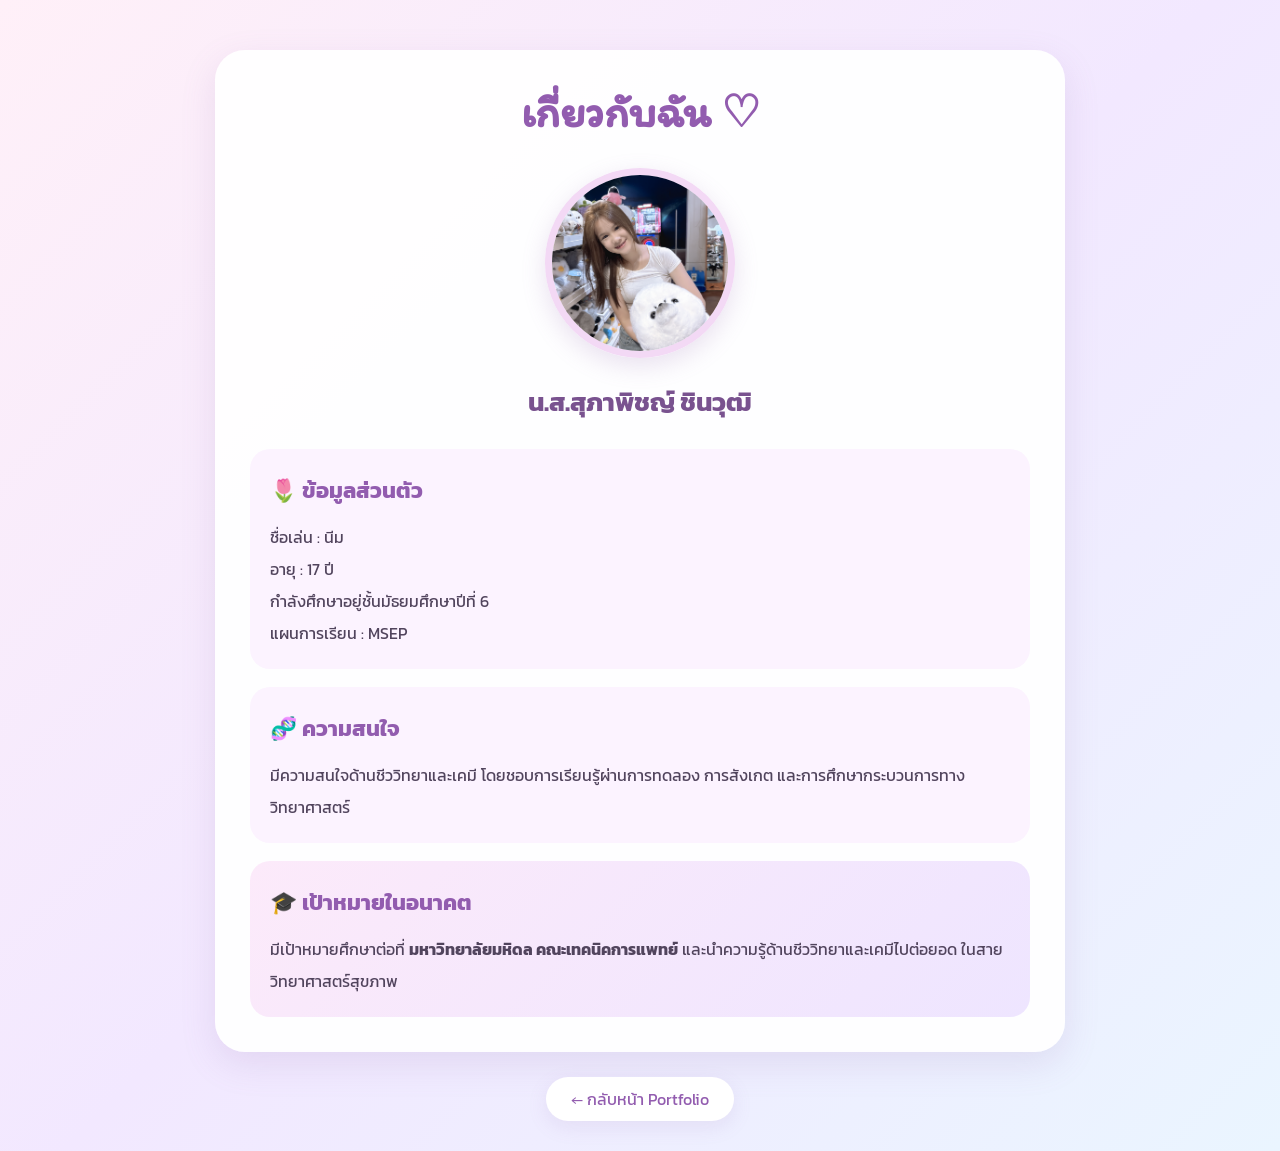
==== about.html @ dec0da90 "about.html" ====
<!DOCTYPE html>
<html lang="th">
<head>
    <meta charset="UTF-8">
    <meta name="viewport" content="width=device-width, initial-scale=1.0">

    <title>เกี่ยวกับฉัน | Supapit Chinnawut</title>

    <link href="https://fonts.googleapis.com/css2?family=Itim&family=Kanit:wght@300;400;500;600&display=swap" rel="stylesheet">

    <style>
        * {
            box-sizing: border-box;
            margin: 0;
            padding: 0;
        }

        body {
            font-family: 'Kanit', sans-serif;
            min-height: 100vh;
            background: linear-gradient(135deg, #fff0f8, #f2e8ff, #eaf5ff);
            color: #51445d;
            padding: 30px 20px;
        }

        .container {
            max-width: 850px;
            margin: auto;
        }

        .card {
            background: rgba(255,255,255,0.94);
            border-radius: 30px;
            padding: 35px;
            box-shadow: 0 12px 35px rgba(150,110,175,0.16);
            margin-top: 20px;
        }

        h1 {
            font-family: 'Itim', cursive;
            text-align: center;
            font-size: 44px;
            color: #925caf;
            margin-bottom: 30px;
        }

        .profile {
            text-align: center;
        }

        .profile img {
            width: 190px;
            height: 190px;
            object-fit: cover;
            border-radius: 50%;
            border: 7px solid #f3d9f5;
            box-shadow: 0 8px 25px rgba(150,110,175,0.2);
        }

        .name {
            font-size: 26px;
            color: #79528f;
            margin-top: 18px;
        }

        .info {
            text-align: left;
            margin-top: 28px;
            line-height: 2;
        }

        .info-box {
            background: #fcf3ff;
            border-radius: 20px;
            padding: 20px;
            margin-top: 18px;
        }

        .info-box h2 {
            color: #925caf;
            font-size: 22px;
            margin-bottom: 8px;
        }

        .goal {
            background: linear-gradient(135deg, #fceafa, #eee5ff);
        }

        .back {
            display: block;
            width: fit-content;
            margin: 25px auto 0;
            padding: 10px 25px;
            background: white;
            color: #925caf;
            text-decoration: none;
            border-radius: 25px;
            box-shadow: 0 6px 20px rgba(150,110,175,0.12);
        }

        @media (max-width: 600px) {
            .card {
                padding: 25px 20px;
            }

            h1 {
                font-size: 38px;
            }
        }
    </style>
</head>

<body>

<div class="container">

    <div class="card">

        <h1>เกี่ยวกับฉัน ♡</h1>

        <div class="profile">
            <img src="IMG_7382.jpeg" alt="รูปของสุภาพิชญ์ ชินวุฒิ">

            <h2 class="name">น.ส.สุภาพิชญ์ ชินวุฒิ</h2>
        </div>

        <div class="info">

            <div class="info-box">
                <h2>🌷 ข้อมูลส่วนตัว</h2>
                <p>
                    ชื่อเล่น : นีม<br>
                    อายุ : 17 ปี<br>
                    กำลังศึกษาอยู่ชั้นมัธยมศึกษาปีที่ 6<br>
                    แผนการเรียน : MSEP
                </p>
            </div>

            <div class="info-box">
                <h2>🧬 ความสนใจ</h2>
                <p>
                    มีความสนใจด้านชีววิทยาและเคมี
                    โดยชอบการเรียนรู้ผ่านการทดลอง
                    การสังเกต และการศึกษากระบวนการทางวิทยาศาสตร์
                </p>
            </div>

            <div class="info-box goal">
                <h2>🎓 เป้าหมายในอนาคต</h2>
                <p>
                    มีเป้าหมายศึกษาต่อที่
                    <strong>มหาวิทยาลัยมหิดล คณะเทคนิคการแพทย์</strong>
                    และนำความรู้ด้านชีววิทยาและเคมีไปต่อยอด
                    ในสายวิทยาศาสตร์สุขภาพ
                </p>
            </div>

        </div>

    </div>

    <a href="portfolio.html" class="back">← กลับหน้า Portfolio</a>

</div>

</body>
</html>
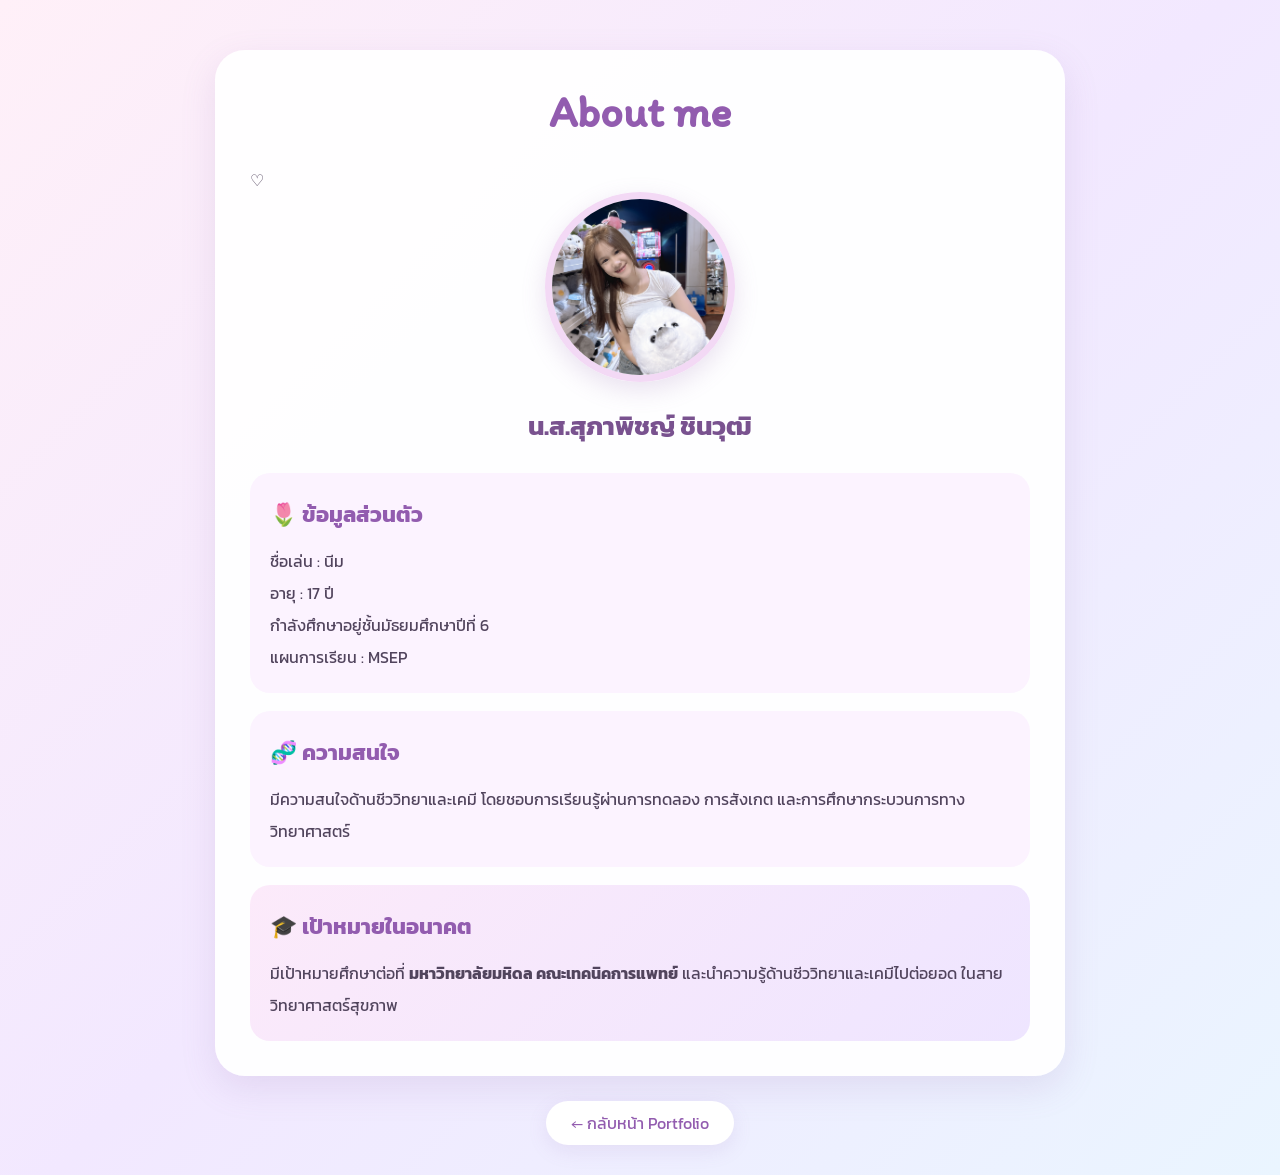
==== commit f525dd02: "about.html" ====
--- a/about.html
+++ b/about.html
@@ -116,7 +116,7 @@
 
     <div class="card">
 
-        <h1>เกี่ยวกับฉัน ♡</h1>
+        <h1> About me</h1> ♡</h1>
 
         <div class="profile">
             <img src="IMG_7382.jpeg" alt="รูปของสุภาพิชญ์ ชินวุฒิ">
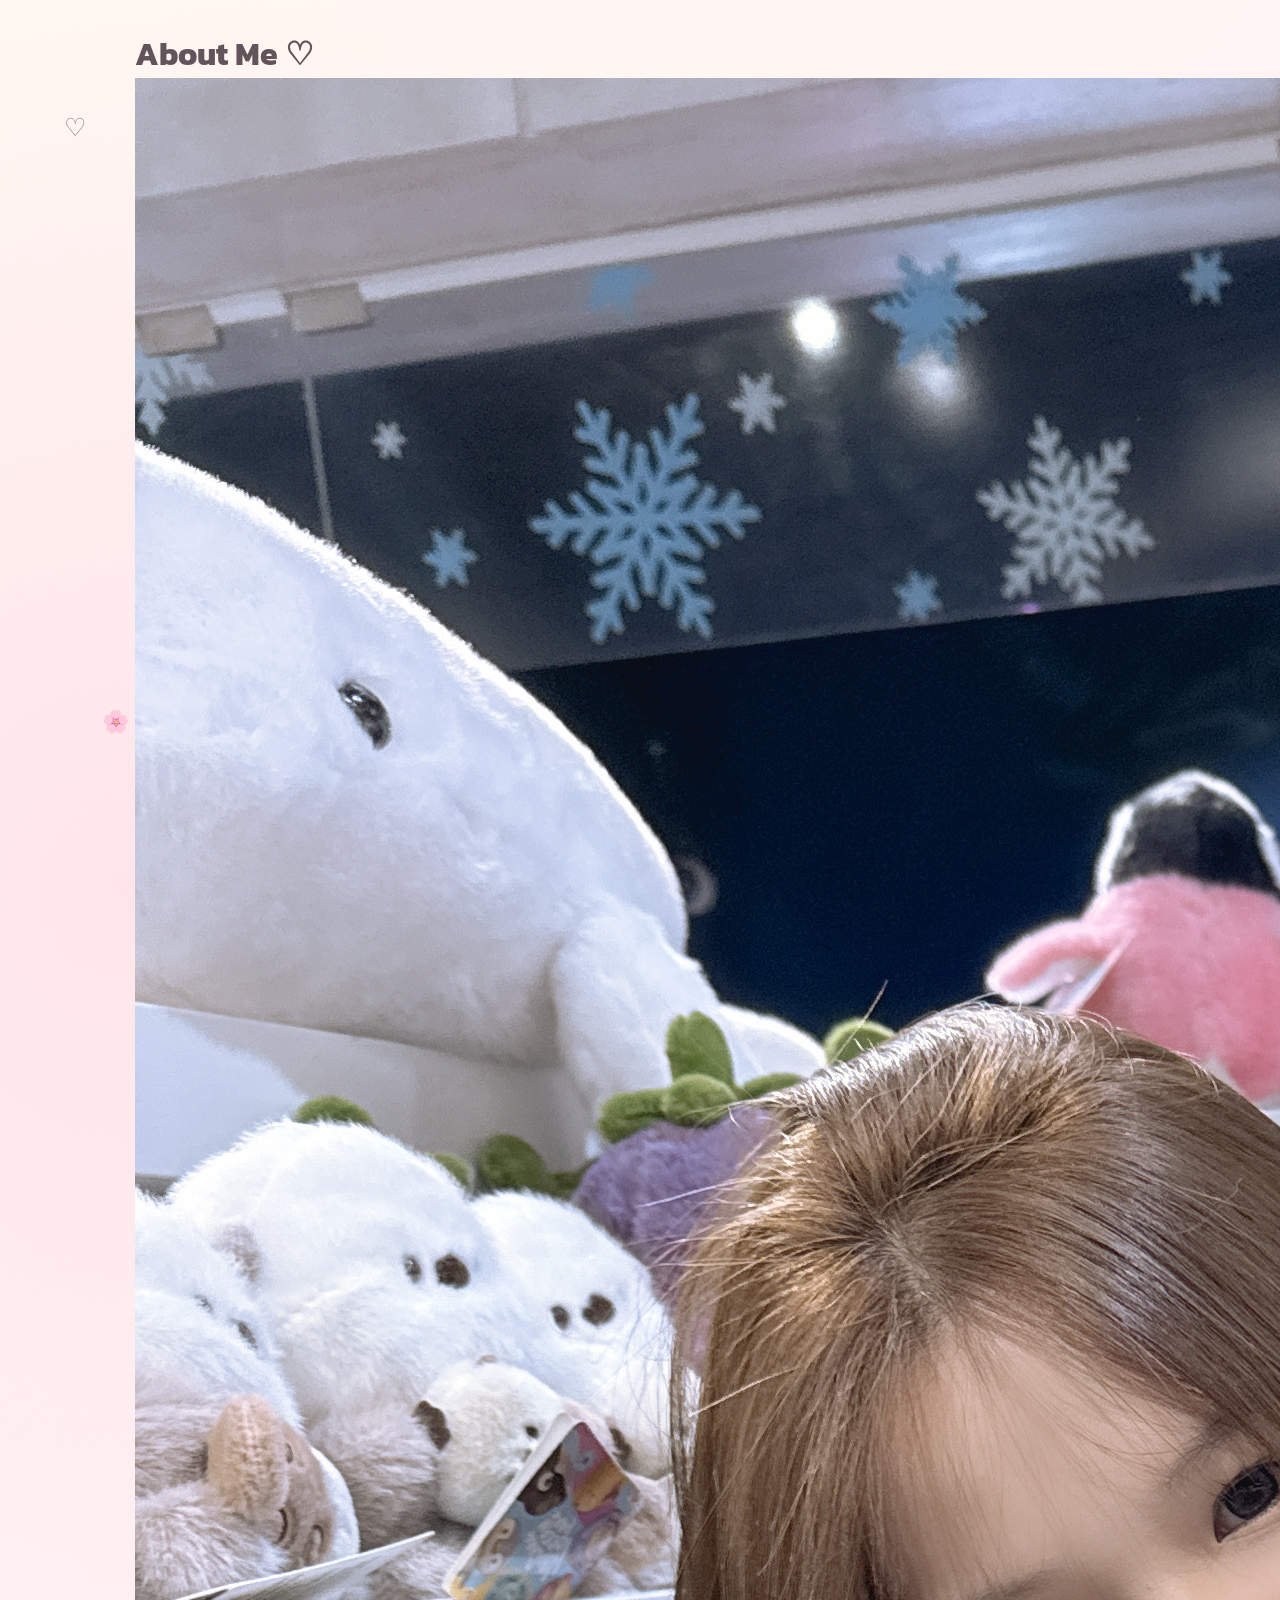
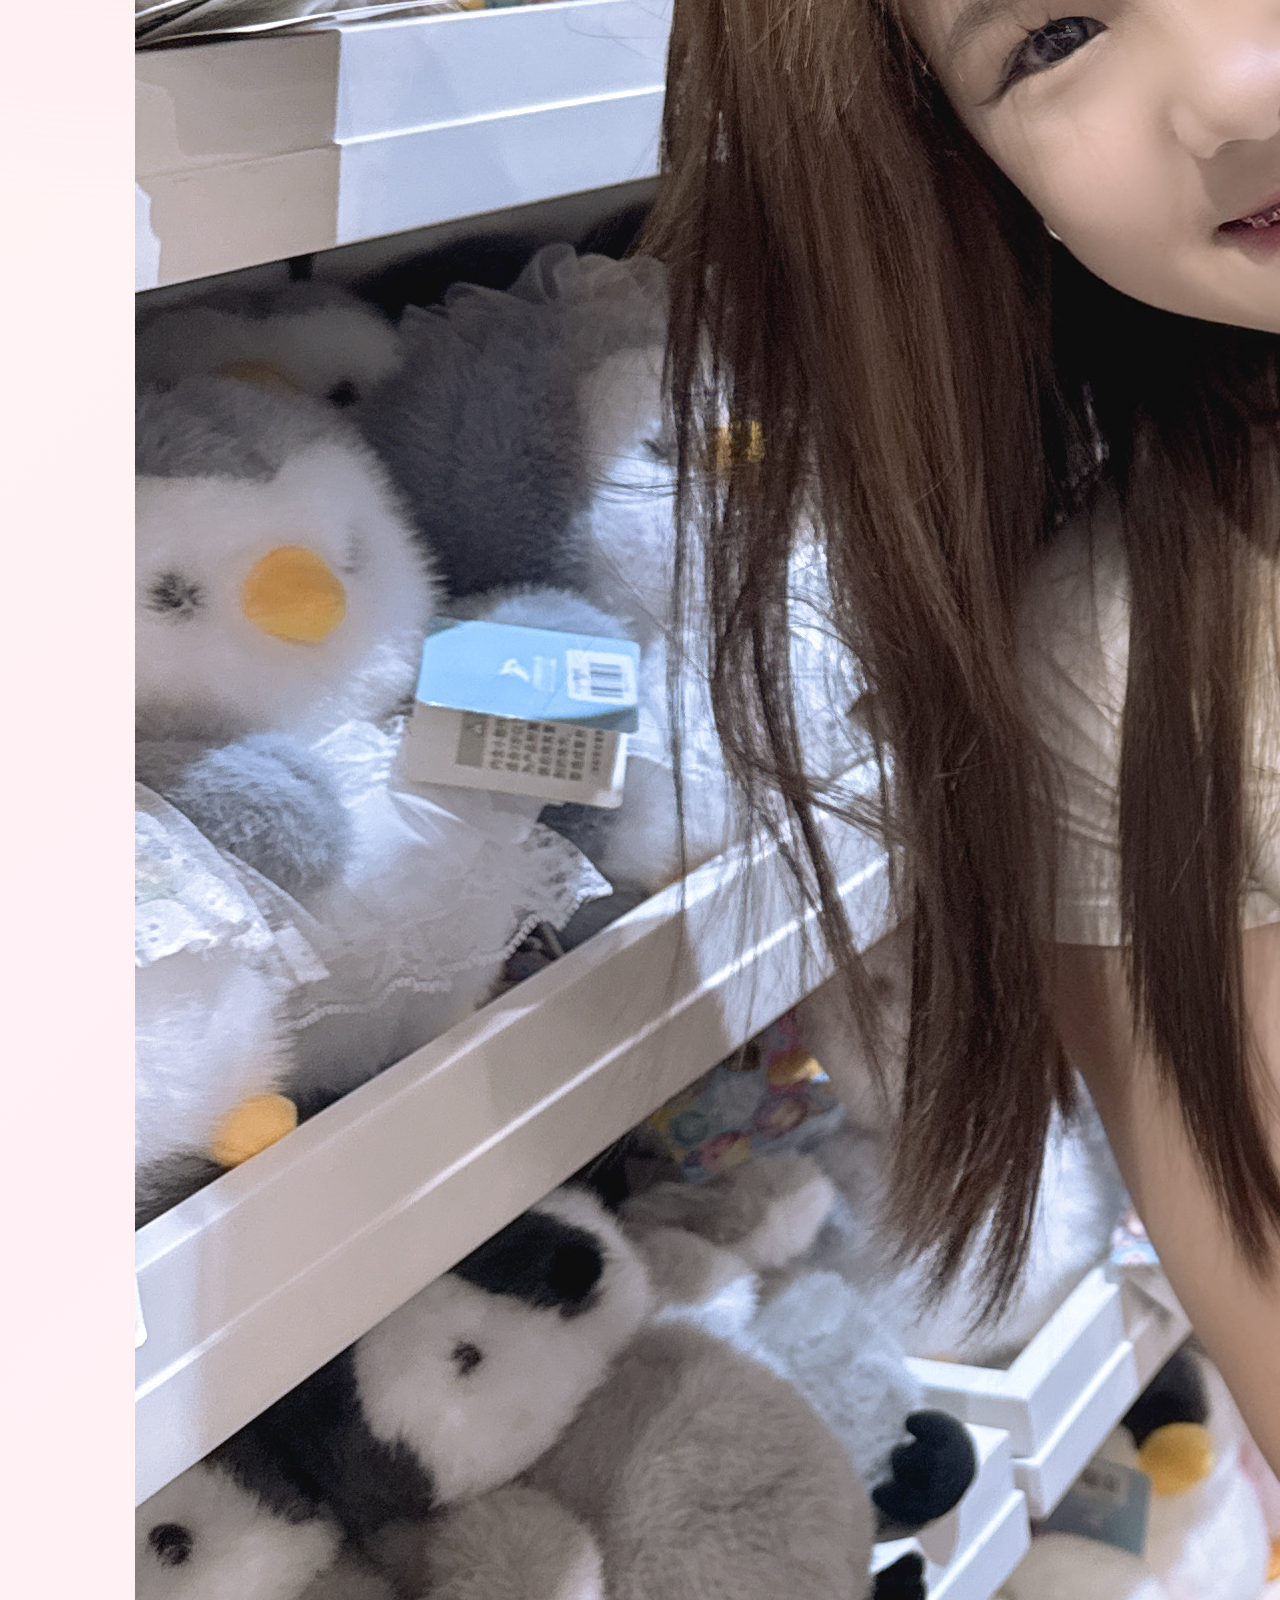
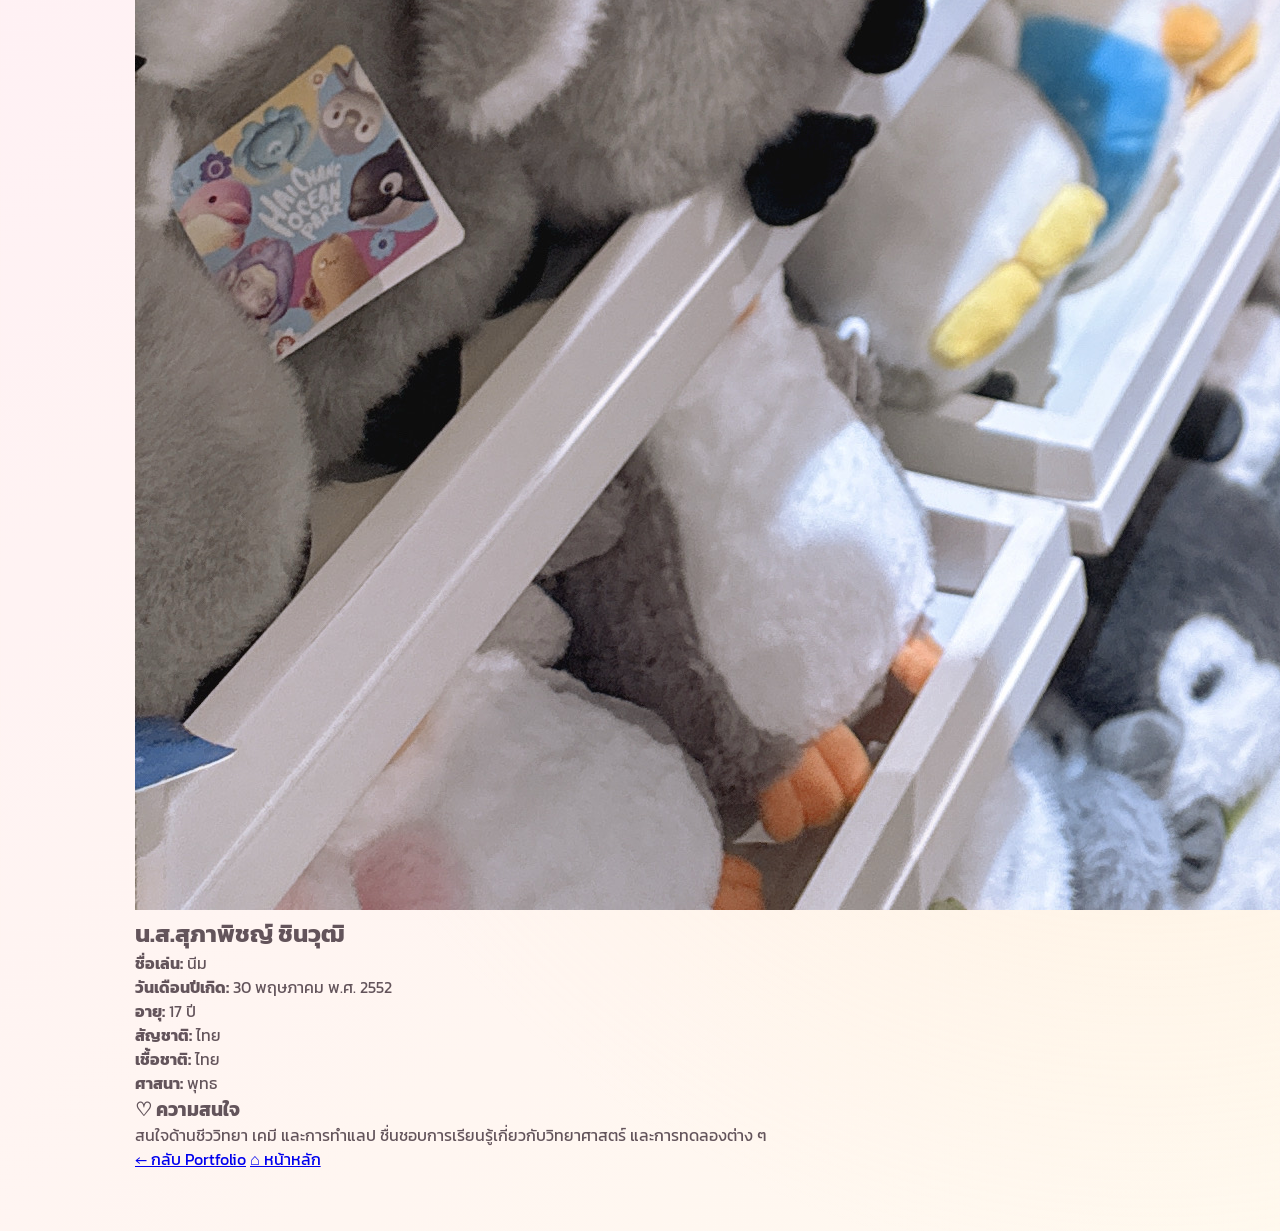
==== commit 631556da: "about.html" ====
--- a/about.html
+++ b/about.html
@@ -1,167 +1,55 @@
 <!DOCTYPE html>
 <html lang="th">
 <head>
-    <meta charset="UTF-8">
-    <meta name="viewport" content="width=device-width, initial-scale=1.0">
-
-    <title>เกี่ยวกับฉัน | Supapit Chinnawut</title>
-
-    <link href="https://fonts.googleapis.com/css2?family=Itim&family=Kanit:wght@300;400;500;600&display=swap" rel="stylesheet">
-
-    <style>
-        * {
-            box-sizing: border-box;
-            margin: 0;
-            padding: 0;
-        }
-
-        body {
-            font-family: 'Kanit', sans-serif;
-            min-height: 100vh;
-            background: linear-gradient(135deg, #fff0f8, #f2e8ff, #eaf5ff);
-            color: #51445d;
-            padding: 30px 20px;
-        }
-
-        .container {
-            max-width: 850px;
-            margin: auto;
-        }
-
-        .card {
-            background: rgba(255,255,255,0.94);
-            border-radius: 30px;
-            padding: 35px;
-            box-shadow: 0 12px 35px rgba(150,110,175,0.16);
-            margin-top: 20px;
-        }
-
-        h1 {
-            font-family: 'Itim', cursive;
-            text-align: center;
-            font-size: 44px;
-            color: #925caf;
-            margin-bottom: 30px;
-        }
-
-        .profile {
-            text-align: center;
-        }
-
-        .profile img {
-            width: 190px;
-            height: 190px;
-            object-fit: cover;
-            border-radius: 50%;
-            border: 7px solid #f3d9f5;
-            box-shadow: 0 8px 25px rgba(150,110,175,0.2);
-        }
-
-        .name {
-            font-size: 26px;
-            color: #79528f;
-            margin-top: 18px;
-        }
-
-        .info {
-            text-align: left;
-            margin-top: 28px;
-            line-height: 2;
-        }
-
-        .info-box {
-            background: #fcf3ff;
-            border-radius: 20px;
-            padding: 20px;
-            margin-top: 18px;
-        }
-
-        .info-box h2 {
-            color: #925caf;
-            font-size: 22px;
-            margin-bottom: 8px;
-        }
-
-        .goal {
-            background: linear-gradient(135deg, #fceafa, #eee5ff);
-        }
-
-        .back {
-            display: block;
-            width: fit-content;
-            margin: 25px auto 0;
-            padding: 10px 25px;
-            background: white;
-            color: #925caf;
-            text-decoration: none;
-            border-radius: 25px;
-            box-shadow: 0 6px 20px rgba(150,110,175,0.12);
-        }
-
-        @media (max-width: 600px) {
-            .card {
-                padding: 25px 20px;
-            }
-
-            h1 {
-                font-size: 38px;
-            }
-        }
-    </style>
+  <meta charset="UTF-8">
+  <meta name="viewport" content="width=device-width, initial-scale=1.0">
+  <title>About Me ♡</title>
+  <link rel="stylesheet" href="style.css">
 </head>
 
 <body>
 
-<div class="container">
+  <div class="decor one">♡</div>
+  <div class="decor two">✦</div>
+  <div class="decor three">🌸</div>
+  <div class="decor four">🎀</div>
 
-    <div class="card">
+  <div class="container">
 
-        <h1> About me</h1> ♡</h1>
+    <h1>About Me ♡</h1>
 
-        <div class="profile">
-            <img src="IMG_7382.jpeg" alt="รูปของสุภาพิชญ์ ชินวุฒิ">
+    <div class="profile-card">
 
-            <h2 class="name">น.ส.สุภาพิชญ์ ชินวุฒิ</h2>
-        </div>
+      <img src="IMG_7382.jpeg" class="profile-img">
 
-        <div class="info">
+      <h2>น.ส.สุภาพิชญ์ ชินวุฒิ</h2>
 
-            <div class="info-box">
-                <h2>🌷 ข้อมูลส่วนตัว</h2>
-                <p>
-                    ชื่อเล่น : นีม<br>
-                    อายุ : 17 ปี<br>
-                    กำลังศึกษาอยู่ชั้นมัธยมศึกษาปีที่ 6<br>
-                    แผนการเรียน : MSEP
-                </p>
-            </div>
+      <div class="info">
+        <p><b>ชื่อเล่น:</b> นีม</p>
+        <p><b>วันเดือนปีเกิด:</b> 30 พฤษภาคม พ.ศ. 2552</p>
+        <p><b>อายุ:</b> 17 ปี</p>
+        <p><b>สัญชาติ:</b> ไทย</p>
+        <p><b>เชื้อชาติ:</b> ไทย</p>
+        <p><b>ศาสนา:</b> พุทธ</p>
+      </div>
 
-            <div class="info-box">
-                <h2>🧬 ความสนใจ</h2>
-                <p>
-                    มีความสนใจด้านชีววิทยาและเคมี
-                    โดยชอบการเรียนรู้ผ่านการทดลอง
-                    การสังเกต และการศึกษากระบวนการทางวิทยาศาสตร์
-                </p>
-            </div>
-
-            <div class="info-box goal">
-                <h2>🎓 เป้าหมายในอนาคต</h2>
-                <p>
-                    มีเป้าหมายศึกษาต่อที่
-                    <strong>มหาวิทยาลัยมหิดล คณะเทคนิคการแพทย์</strong>
-                    และนำความรู้ด้านชีววิทยาและเคมีไปต่อยอด
-                    ในสายวิทยาศาสตร์สุขภาพ
-                </p>
-            </div>
-
-        </div>
+      <div class="interest">
+        <h3>♡ ความสนใจ</h3>
+        <p>
+          สนใจด้านชีววิทยา เคมี และการทำแลป
+          ชื่นชอบการเรียนรู้เกี่ยวกับวิทยาศาสตร์
+          และการทดลองต่าง ๆ
+        </p>
+      </div>
 
     </div>
 
-    <a href="portfolio.html" class="back">← กลับหน้า Portfolio</a>
+    <div class="button-group">
+      <a href="portfolio.html" class="btn">← กลับ Portfolio</a>
+      <a href="index.html" class="btn">⌂ หน้าหลัก</a>
+    </div>
 
-</div>
+  </div>
 
 </body>
 </html>
--- a/style.css
+++ b/style.css
@@ -0,0 +1,171 @@
+@import url('https://fonts.googleapis.com/css2?family=Itim&family=Kanit:wght@300;400;500;600&display=swap');
+
+* {
+    box-sizing: border-box;
+    margin: 0;
+    padding: 0;
+}
+
+html {
+    scroll-behavior: smooth;
+}
+
+body {
+    font-family: 'Kanit', sans-serif;
+    min-height: 100vh;
+    color: #63545b;
+    background:
+        radial-gradient(circle at 10% 20%, rgba(255, 210, 225, 0.45), transparent 25%),
+        radial-gradient(circle at 90% 80%, rgba(255, 230, 190, 0.4), transparent 25%),
+        linear-gradient(135deg, #fff8f2, #fff0f5, #fff9ef);
+    overflow-x: hidden;
+}
+
+/* ---------- Floating Decorations ---------- */
+
+.decor {
+    position: fixed;
+    z-index: 0;
+    pointer-events: none;
+    user-select: none;
+    opacity: 0.7;
+}
+
+.decor.one {
+    top: 12%;
+    left: 5%;
+    font-size: 25px;
+    animation: float 4s ease-in-out infinite;
+}
+
+.decor.two {
+    top: 25%;
+    right: 6%;
+    font-size: 30px;
+    animation: float 5s ease-in-out infinite reverse;
+}
+
+.decor.three {
+    bottom: 18%;
+    left: 8%;
+    font-size: 22px;
+    animation: float 4.5s ease-in-out infinite;
+}
+
+.decor.four {
+    bottom: 10%;
+    right: 10%;
+    font-size: 28px;
+    animation: float 5.5s ease-in-out infinite reverse;
+}
+
+@keyframes float {
+    0%, 100% {
+        transform: translateY(0) rotate(0deg);
+    }
+
+    50% {
+        transform: translateY(-18px) rotate(8deg);
+    }
+}
+
+/* ---------- Main Container ---------- */
+
+.container {
+    width: 100%;
+    max-width: 1050px;
+    margin: auto;
+    padding: 30px 20px 60px;
+    position: relative;
+    z-index: 1;
+}
+
+/* ---------- Header ---------- */
+
+.page-header {
+    text-align: center;
+    margin: 25px 0 40px;
+}
+
+.page-header h1 {
+    font-family: 'Itim', cursive;
+    font-size: 50px;
+    color: #d47f9e;
+    text-shadow: 2px 3px 0 #fff;
+}
+
+.page-header p {
+    margin-top: 8px;
+    color: #8f7b82;
+}
+
+/* ---------- Cards ---------- */
+
+.card {
+    background: rgba(255, 255, 255, 0.9);
+    border: 2px solid rgba(255, 218, 226, 0.8);
+    border-radius: 30px;
+    box-shadow: 0 15px 40px rgba(186, 130, 145, 0.14);
+    padding: 30px;
+    backdrop-filter: blur(8px);
+}
+
+.card:hover {
+    box-shadow: 0 18px 45px rgba(186, 130, 145, 0.2);
+}
+
+/* ---------- Buttons ---------- */
+
+.back-button,
+.home-button {
+    display: inline-block;
+    text-decoration: none;
+    color: #fff;
+    background: linear-gradient(135deg, #e69ab4, #d582a2);
+    padding: 11px 25px;
+    border-radius: 30px;
+    margin-top: 30px;
+    box-shadow: 0 7px 18px rgba(213, 130, 162, 0.25);
+    transition: 0.25s;
+}
+
+.back-button:hover,
+.home-button:hover {
+    transform: translateY(-4px) scale(1.02);
+    box-shadow: 0 11px 25px rgba(213, 130, 162, 0.35);
+}
+
+/* ---------- Section Title ---------- */
+
+.section-title {
+    font-family: 'Itim', cursive;
+    color: #cf7898;
+    font-size: 32px;
+    margin-bottom: 20px;
+}
+
+/* ---------- Image ---------- */
+
+.portfolio-img {
+    width: 100%;
+    border-radius: 22px;
+    object-fit: cover;
+    border: 5px solid #fff4f0;
+}
+
+/* ---------- Mobile ---------- */
+
+@media (max-width: 700px) {
+
+    .container {
+        padding: 20px 15px 50px;
+    }
+
+    .page-header h1 {
+        font-size: 40px;
+    }
+
+    .card {
+        padding: 22px;
+    }
+}
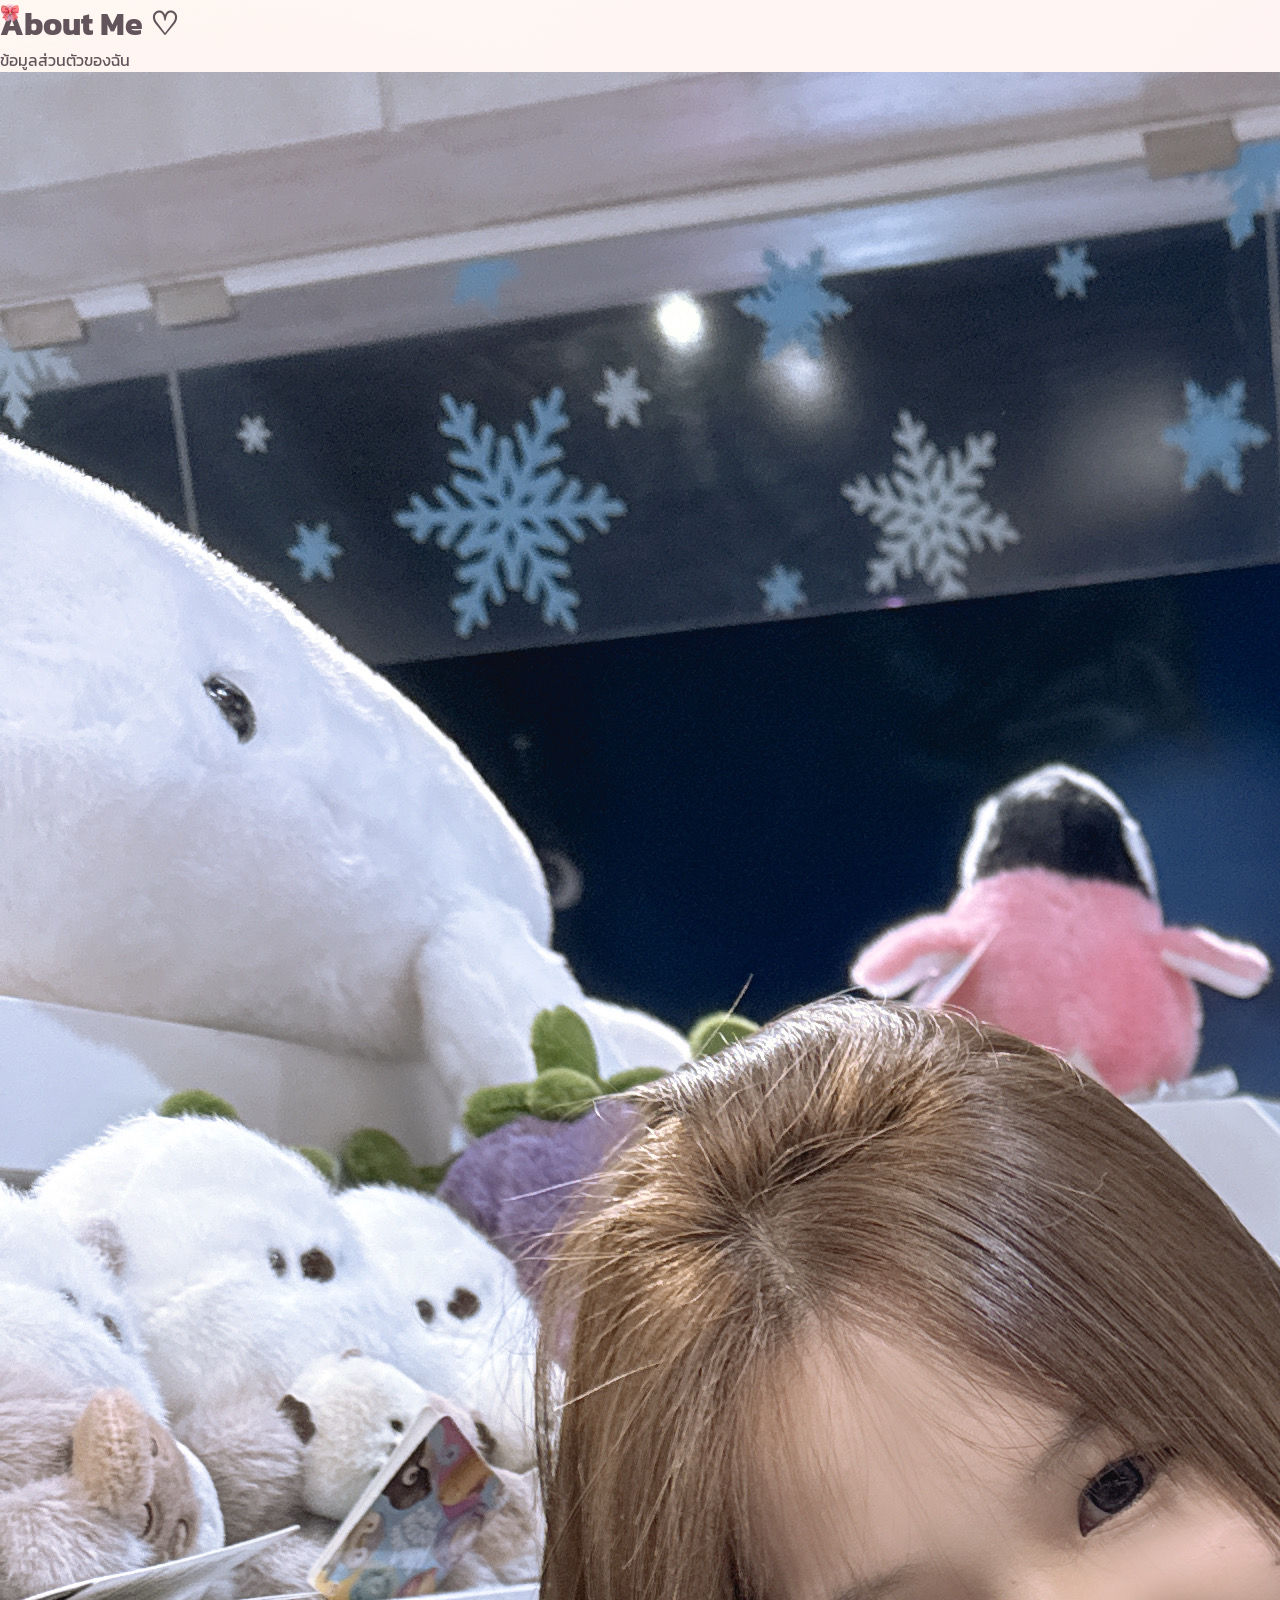
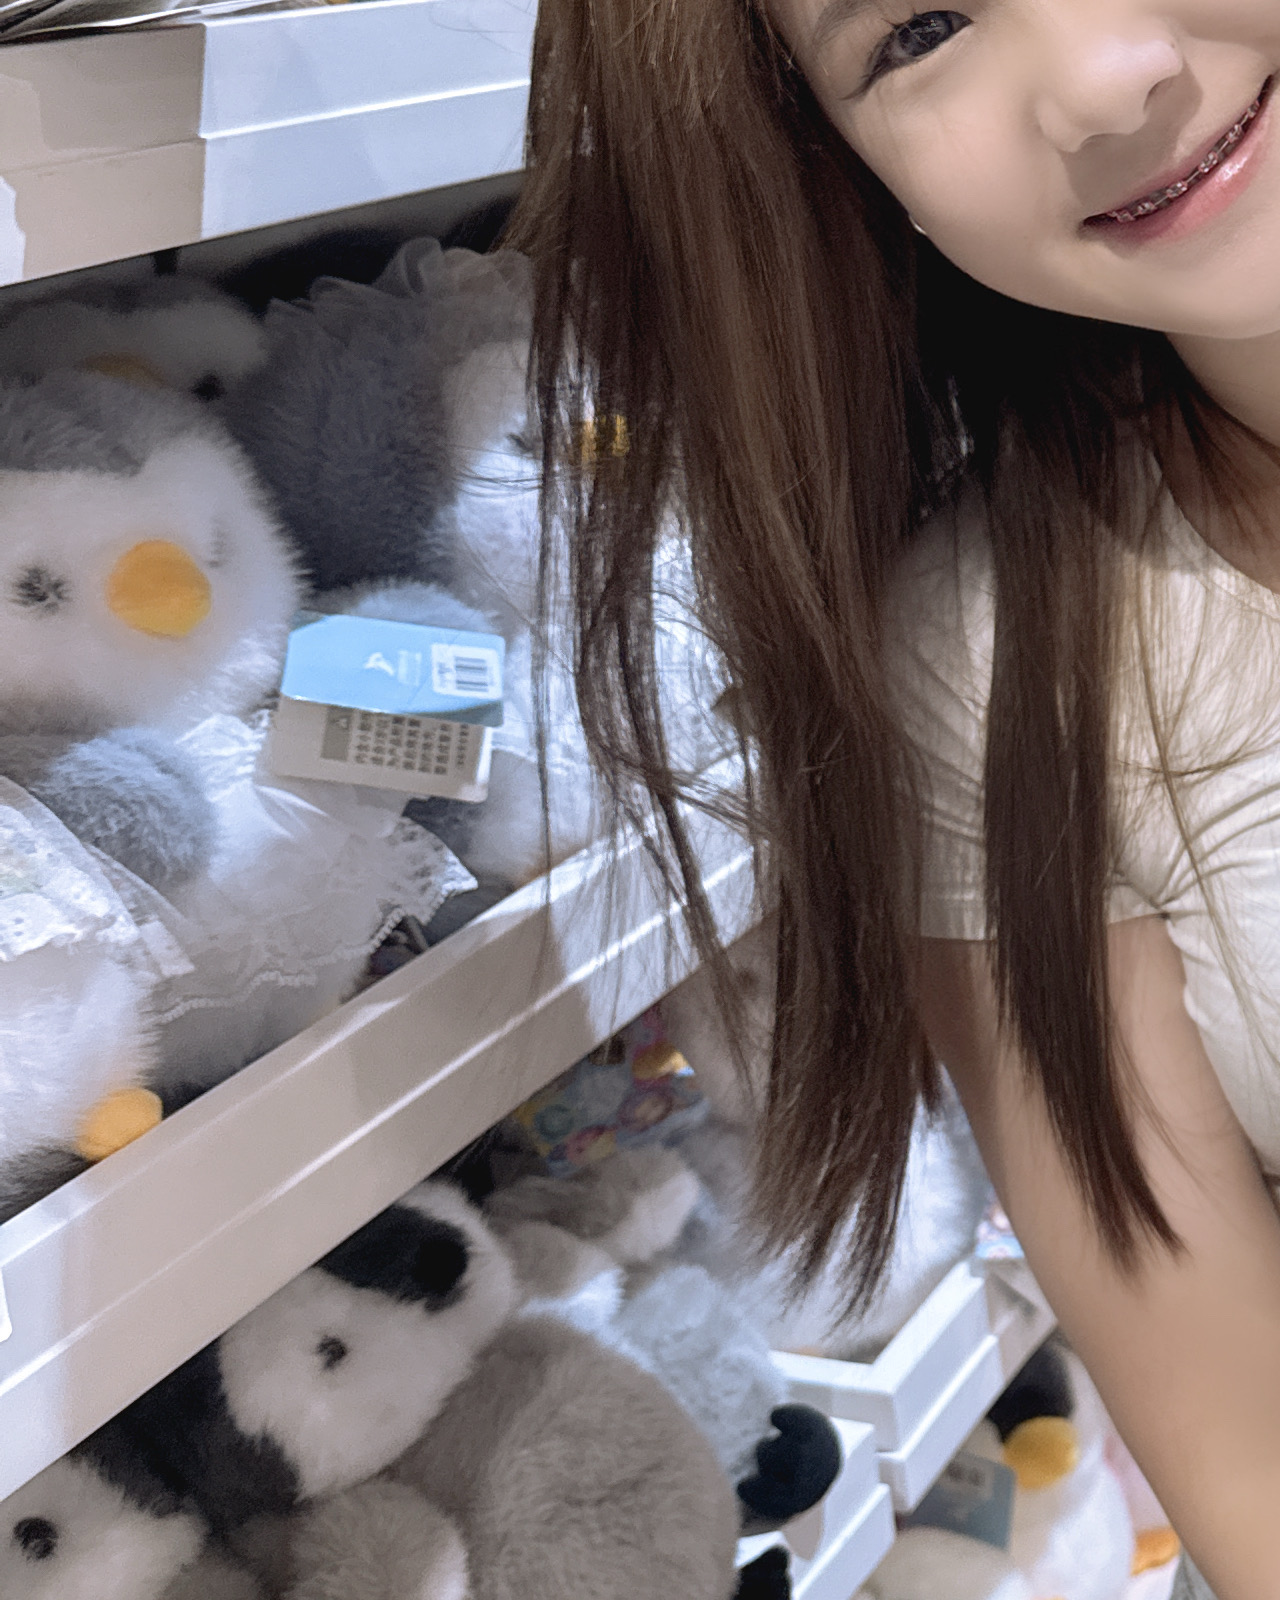
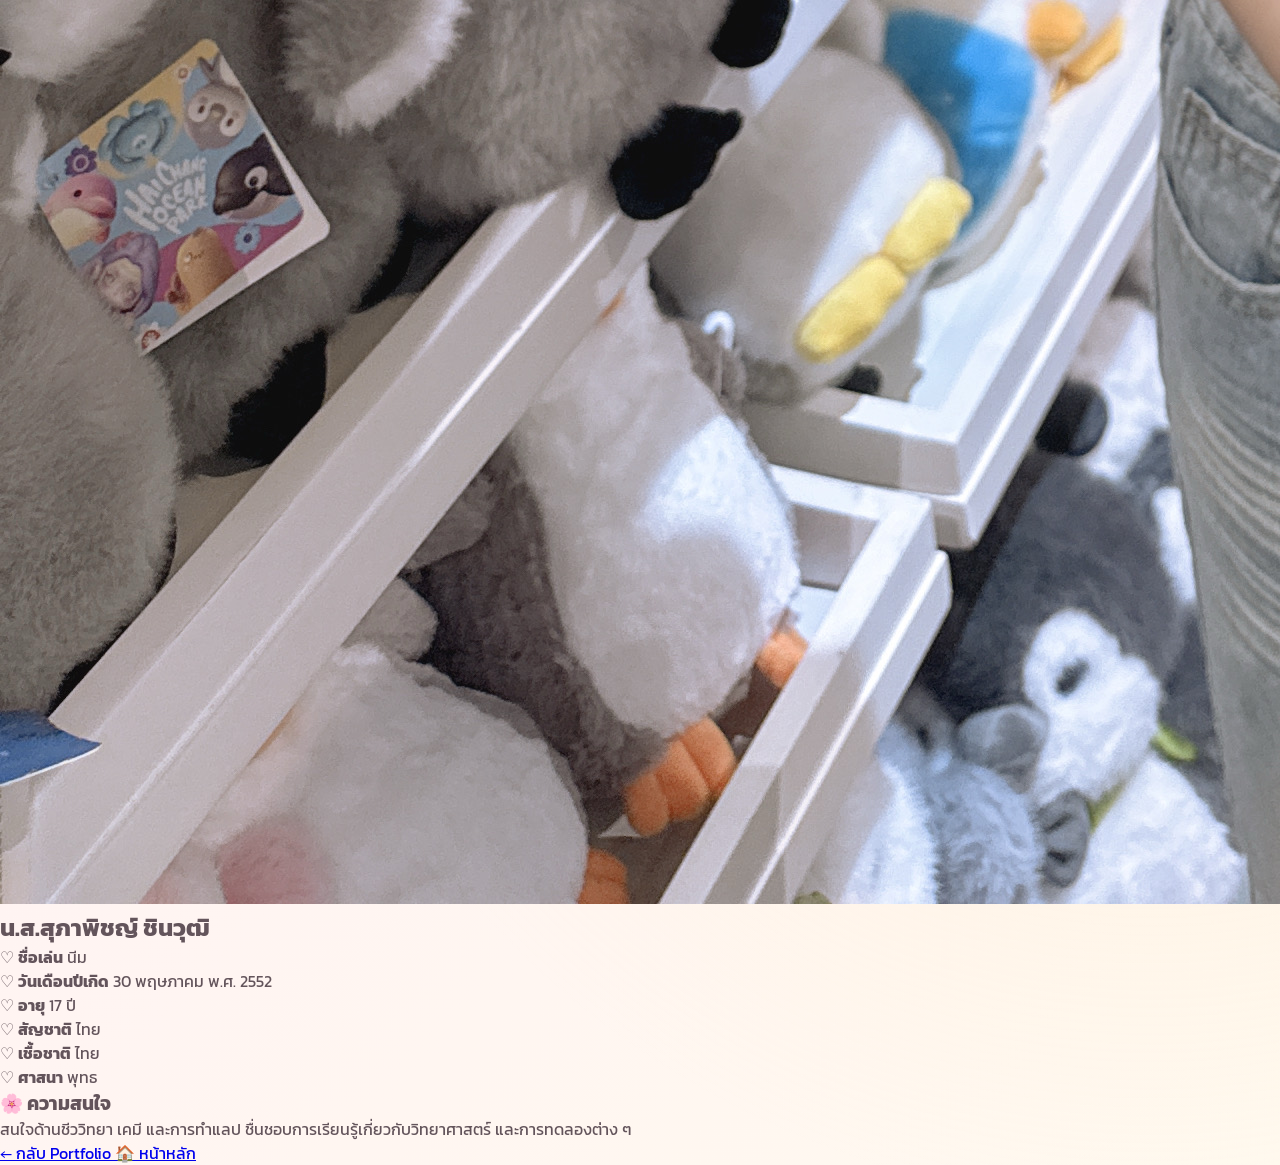
==== commit b5e407b2: "about.html" ====
--- a/about.html
+++ b/about.html
@@ -3,50 +3,84 @@
 <head>
   <meta charset="UTF-8">
   <meta name="viewport" content="width=device-width, initial-scale=1.0">
+
   <title>About Me ♡</title>
+
   <link rel="stylesheet" href="style.css">
+
+  <link rel="preconnect" href="https://fonts.googleapis.com">
+  <link rel="preconnect" href="https://fonts.gstatic.com" crossorigin>
+  <link href="https://fonts.googleapis.com/css2?family=Itim&family=Kanit:wght@300;400;500&display=swap" rel="stylesheet">
 </head>
 
 <body>
 
-  <div class="decor one">♡</div>
-  <div class="decor two">✦</div>
-  <div class="decor three">🌸</div>
-  <div class="decor four">🎀</div>
+  <!-- ของตกแต่ง -->
+  <div class="decor decor1">♡</div>
+  <div class="decor decor2">✦</div>
+  <div class="decor decor3">🌸</div>
+  <div class="decor decor4">🎀</div>
+  <div class="decor decor5">♡</div>
 
-  <div class="container">
+  <div class="page">
 
     <h1>About Me ♡</h1>
+    <p class="subtitle">ข้อมูลส่วนตัวของฉัน</p>
 
-    <div class="profile-card">
+    <div class="about-card">
 
-      <img src="IMG_7382.jpeg" class="profile-img">
-
-      <h2>น.ส.สุภาพิชญ์ ชินวุฒิ</h2>
-
-      <div class="info">
-        <p><b>ชื่อเล่น:</b> นีม</p>
-        <p><b>วันเดือนปีเกิด:</b> 30 พฤษภาคม พ.ศ. 2552</p>
-        <p><b>อายุ:</b> 17 ปี</p>
-        <p><b>สัญชาติ:</b> ไทย</p>
-        <p><b>เชื้อชาติ:</b> ไทย</p>
-        <p><b>ศาสนา:</b> พุทธ</p>
+      <div class="about-image">
+        <img src="IMG_7382.jpeg" alt="รูปโปรไฟล์">
       </div>
 
-      <div class="interest">
-        <h3>♡ ความสนใจ</h3>
-        <p>
-          สนใจด้านชีววิทยา เคมี และการทำแลป
-          ชื่นชอบการเรียนรู้เกี่ยวกับวิทยาศาสตร์
-          และการทดลองต่าง ๆ
-        </p>
+      <div class="about-content">
+
+        <h2>น.ส.สุภาพิชญ์ ชินวุฒิ</h2>
+
+        <div class="info-box">
+          <p><span>♡</span> <b>ชื่อเล่น</b> นีม</p>
+
+          <p>
+            <span>♡</span>
+            <b>วันเดือนปีเกิด</b>
+            30 พฤษภาคม พ.ศ. 2552
+          </p>
+
+          <p><span>♡</span> <b>อายุ</b> 17 ปี</p>
+
+          <p><span>♡</span> <b>สัญชาติ</b> ไทย</p>
+
+          <p><span>♡</span> <b>เชื้อชาติ</b> ไทย</p>
+
+          <p><span>♡</span> <b>ศาสนา</b> พุทธ</p>
+        </div>
+
+        <div class="interest-box">
+
+          <h3>🌸 ความสนใจ</h3>
+
+          <p>
+            สนใจด้านชีววิทยา เคมี และการทำแลป
+            ชื่นชอบการเรียนรู้เกี่ยวกับวิทยาศาสตร์
+            และการทดลองต่าง ๆ
+          </p>
+
+        </div>
+
       </div>
 
     </div>
 
     <div class="button-group">
-      <a href="portfolio.html" class="btn">← กลับ Portfolio</a>
-      <a href="index.html" class="btn">⌂ หน้าหลัก</a>
+
+      <a href="portfolio.html" class="back-btn">
+        ← กลับ Portfolio
+      </a>
+
+      <a href="index.html" class="back-btn">
+        🏠 หน้าหลัก
+      </a>
+
     </div>
 
   </div>
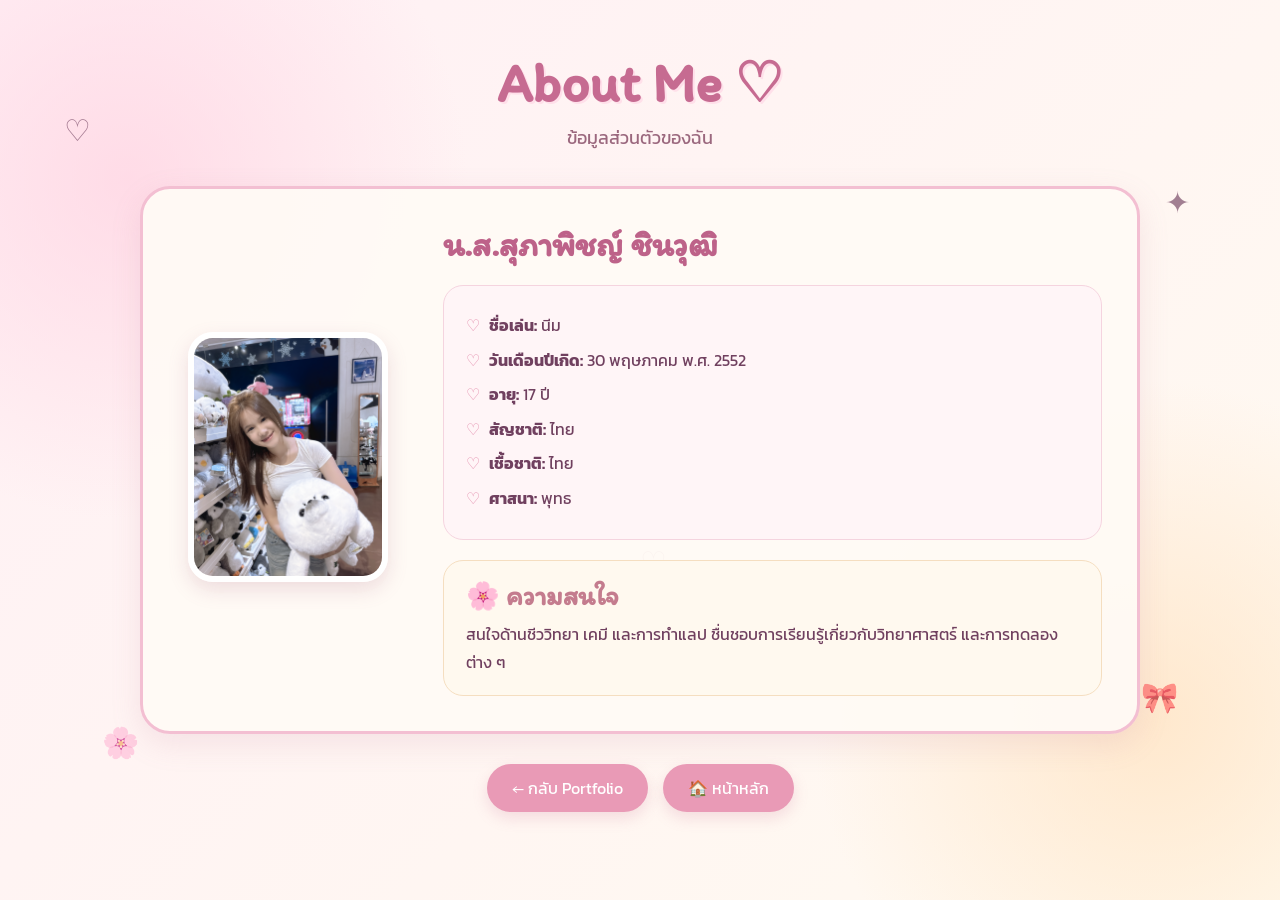
==== commit b4f76d84: "about.html" ====
--- a/about.html
+++ b/about.html
@@ -6,58 +6,600 @@
 
   <title>About Me ♡</title>
 
-  <link rel="stylesheet" href="style.css">
-
+  <!-- Google Fonts -->
   <link rel="preconnect" href="https://fonts.googleapis.com">
   <link rel="preconnect" href="https://fonts.gstatic.com" crossorigin>
   <link href="https://fonts.googleapis.com/css2?family=Itim&family=Kanit:wght@300;400;500&display=swap" rel="stylesheet">
+
+  <style>
+
+    * {
+      box-sizing: border-box;
+    }
+
+    body {
+      margin: 0;
+      min-height: 100vh;
+
+      font-family: 'Kanit', sans-serif;
+
+      background:
+        radial-gradient(
+          circle at 10% 20%,
+          rgba(255, 210, 225, 0.7),
+          transparent 25%
+        ),
+        radial-gradient(
+          circle at 90% 80%,
+          rgba(255, 225, 190, 0.7),
+          transparent 25%
+        ),
+        linear-gradient(
+          135deg,
+          #fff0f5,
+          #fffaf0
+        );
+
+      color: #70405f;
+
+      overflow-x: hidden;
+    }
+
+
+    /* ---------------- หน้าเว็บ ---------------- */
+
+    .page {
+      width: 90%;
+      max-width: 1000px;
+
+      margin: auto;
+
+      padding: 50px 0 70px;
+
+      text-align: center;
+    }
+
+
+    /* ---------------- หัวข้อ ---------------- */
+
+    h1 {
+      margin: 0;
+
+      font-family: 'Itim', cursive;
+
+      font-size: 55px;
+
+      color: #c66b91;
+
+      text-shadow:
+        2px 2px 0 #ffe0ea;
+    }
+
+
+    .subtitle {
+      margin-top: 8px;
+      margin-bottom: 35px;
+
+      font-size: 18px;
+
+      color: #9b687e;
+    }
+
+
+    /* ---------------- กรอบ About Me ---------------- */
+
+    .about-card {
+
+      display: flex;
+
+      align-items: center;
+
+      gap: 45px;
+
+      padding: 35px;
+
+      background: rgba(255, 250, 245, 0.95);
+
+      border: 3px solid #f3bfd2;
+
+      border-radius: 30px;
+
+      box-shadow:
+        0 10px 30px rgba(190, 120, 145, 0.15);
+
+      text-align: left;
+
+      animation: appear 0.8s ease;
+    }
+
+
+    /* ---------------- รูป ---------------- */
+
+    .about-image {
+
+      flex: 0 0 220px;
+
+      text-align: center;
+    }
+
+
+    .about-image img {
+
+      width: 200px;
+      height: 250px;
+
+      object-fit: cover;
+
+      border-radius: 25px;
+
+      border: 6px solid white;
+
+      box-shadow:
+        0 8px 20px rgba(170, 100, 125, 0.2);
+
+      transition: 0.4s ease;
+    }
+
+
+    .about-image img:hover {
+
+      transform:
+        scale(1.04)
+        rotate(-2deg);
+
+      box-shadow:
+        0 12px 25px rgba(170, 100, 125, 0.3);
+    }
+
+
+    /* ---------------- ข้อมูล ---------------- */
+
+    .about-content {
+
+      flex: 1;
+    }
+
+
+    .about-content h2 {
+
+      margin-top: 0;
+      margin-bottom: 20px;
+
+      font-family: 'Itim', cursive;
+
+      font-size: 34px;
+
+      color: #bd6289;
+    }
+
+
+    /* ---------------- กล่องข้อมูลส่วนตัว ---------------- */
+
+    .info-box {
+
+      padding: 18px 22px;
+
+      background: #fff5f7;
+
+      border: 1px solid #f5d4df;
+
+      border-radius: 20px;
+    }
+
+
+    .info-box p {
+
+      margin: 9px 0;
+
+      font-size: 16px;
+
+      line-height: 1.6;
+    }
+
+
+    .info-box span {
+
+      color: #e28aaa;
+
+      margin-right: 5px;
+    }
+
+
+    /* ---------------- ความสนใจ ---------------- */
+
+    .interest-box {
+
+      margin-top: 20px;
+
+      padding: 18px 22px;
+
+      background: #fff9ef;
+
+      border: 1px solid #f5dec0;
+
+      border-radius: 20px;
+    }
+
+
+    .interest-box h3 {
+
+      margin-top: 0;
+      margin-bottom: 8px;
+
+      font-family: 'Itim', cursive;
+
+      font-size: 27px;
+
+      color: #c47c8e;
+    }
+
+
+    .interest-box p {
+
+      margin: 0;
+
+      line-height: 1.8;
+
+      font-size: 16px;
+    }
+
+
+    /* ---------------- ปุ่ม ---------------- */
+
+    .button-group {
+
+      display: flex;
+
+      justify-content: center;
+
+      gap: 15px;
+
+      margin-top: 30px;
+
+      flex-wrap: wrap;
+    }
+
+
+    .back-btn {
+
+      display: inline-block;
+
+      padding: 12px 25px;
+
+      border-radius: 30px;
+
+      background: #e99ab6;
+
+      color: white;
+
+      text-decoration: none;
+
+      font-size: 16px;
+
+      box-shadow:
+        0 6px 15px rgba(200, 110, 145, 0.2);
+
+      transition: 0.3s ease;
+    }
+
+
+    .back-btn:hover {
+
+      background: #d981a1;
+
+      transform:
+        translateY(-3px);
+    }
+
+
+    /* ---------------- ของตกแต่ง ---------------- */
+
+    .decor {
+
+      position: fixed;
+
+      z-index: -1;
+
+      font-size: 30px;
+
+      opacity: 0.65;
+
+      animation:
+        floating 4s ease-in-out infinite;
+    }
+
+
+    .decor1 {
+
+      top: 12%;
+      left: 5%;
+    }
+
+
+    .decor2 {
+
+      top: 20%;
+      right: 7%;
+
+      animation-delay: 1s;
+    }
+
+
+    .decor3 {
+
+      bottom: 15%;
+      left: 8%;
+
+      animation-delay: 2s;
+    }
+
+
+    .decor4 {
+
+      bottom: 20%;
+      right: 8%;
+
+      animation-delay: 0.5s;
+    }
+
+
+    .decor5 {
+
+      top: 60%;
+      left: 50%;
+
+      animation-delay: 1.5s;
+    }
+
+
+    /* ---------------- Animation ---------------- */
+
+    @keyframes floating {
+
+      0%,
+      100% {
+        transform: translateY(0);
+      }
+
+      50% {
+        transform: translateY(-12px);
+      }
+    }
+
+
+    @keyframes appear {
+
+      from {
+
+        opacity: 0;
+
+        transform:
+          translateY(20px);
+      }
+
+      to {
+
+        opacity: 1;
+
+        transform:
+          translateY(0);
+      }
+    }
+
+
+    /* ---------------- โทรศัพท์ ---------------- */
+
+    @media (max-width: 700px) {
+
+      .page {
+
+        width: 92%;
+
+        padding-top: 35px;
+      }
+
+
+      h1 {
+
+        font-size: 43px;
+      }
+
+
+      .subtitle {
+
+        font-size: 16px;
+
+        margin-bottom: 25px;
+      }
+
+
+      .about-card {
+
+        flex-direction: column;
+
+        gap: 25px;
+
+        padding: 25px 18px;
+
+        text-align: left;
+      }
+
+
+      .about-image {
+
+        flex: none;
+
+        width: 100%;
+
+        text-align: center;
+      }
+
+
+      .about-image img {
+
+        width: 180px;
+
+        height: 225px;
+      }
+
+
+      .about-content {
+
+        width: 100%;
+      }
+
+
+      .about-content h2 {
+
+        text-align: center;
+
+        font-size: 29px;
+      }
+
+
+      .info-box,
+      .interest-box {
+
+        padding: 16px;
+      }
+
+
+      .info-box p {
+
+        font-size: 15px;
+      }
+
+
+      .interest-box p {
+
+        font-size: 15px;
+      }
+
+    }
+
+  </style>
+
 </head>
 
+
 <body>
 
-  <!-- ของตกแต่ง -->
+
+  <!-- ของตกแต่งลอย ๆ -->
+
   <div class="decor decor1">♡</div>
+
   <div class="decor decor2">✦</div>
+
   <div class="decor decor3">🌸</div>
+
   <div class="decor decor4">🎀</div>
+
   <div class="decor decor5">♡</div>
 
+
+
   <div class="page">
 
-    <h1>About Me ♡</h1>
-    <p class="subtitle">ข้อมูลส่วนตัวของฉัน</p>
+
+    <!-- หัวข้อ -->
+
+    <h1>
+      About Me ♡
+    </h1>
+
+
+    <p class="subtitle">
+      ข้อมูลส่วนตัวของฉัน
+    </p>
+
+
+
+    <!-- กล่องหลัก -->
 
     <div class="about-card">
 
+
+      <!-- รูป -->
+
       <div class="about-image">
-        <img src="IMG_7382.jpeg" alt="รูปโปรไฟล์">
+
+        <img
+          src="IMG_7382.jpeg"
+          alt="รูปของฉัน"
+        >
+
       </div>
 
+
+
+      <!-- ข้อมูล -->
+
       <div class="about-content">
 
-        <h2>น.ส.สุภาพิชญ์ ชินวุฒิ</h2>
+
+        <h2>
+          น.ส.สุภาพิชญ์ ชินวุฒิ
+        </h2>
+
+
+
+        <!-- ข้อมูลส่วนตัว -->
 
         <div class="info-box">
-          <p><span>♡</span> <b>ชื่อเล่น</b> นีม</p>
 
           <p>
             <span>♡</span>
-            <b>วันเดือนปีเกิด</b>
+            <b>ชื่อเล่น:</b>
+            นีม
+          </p>
+
+
+          <p>
+            <span>♡</span>
+            <b>วันเดือนปีเกิด:</b>
             30 พฤษภาคม พ.ศ. 2552
           </p>
 
-          <p><span>♡</span> <b>อายุ</b> 17 ปี</p>
-
-          <p><span>♡</span> <b>สัญชาติ</b> ไทย</p>
-
-          <p><span>♡</span> <b>เชื้อชาติ</b> ไทย</p>
-
-          <p><span>♡</span> <b>ศาสนา</b> พุทธ</p>
+
+          <p>
+            <span>♡</span>
+            <b>อายุ:</b>
+            17 ปี
+          </p>
+
+
+          <p>
+            <span>♡</span>
+            <b>สัญชาติ:</b>
+            ไทย
+          </p>
+
+
+          <p>
+            <span>♡</span>
+            <b>เชื้อชาติ:</b>
+            ไทย
+          </p>
+
+
+          <p>
+            <span>♡</span>
+            <b>ศาสนา:</b>
+            พุทธ
+          </p>
+
         </div>
 
+
+
+        <!-- ความสนใจ -->
+
         <div class="interest-box">
 
-          <h3>🌸 ความสนใจ</h3>
+          <h3>
+            🌸 ความสนใจ
+          </h3>
 
           <p>
             สนใจด้านชีววิทยา เคมี และการทำแลป
@@ -67,23 +609,39 @@
 
         </div>
 
+
       </div>
 
     </div>
 
+
+
+    <!-- ปุ่ม -->
+
     <div class="button-group">
 
-      <a href="portfolio.html" class="back-btn">
+
+      <a
+        href="portfolio.html"
+        class="back-btn"
+      >
         ← กลับ Portfolio
       </a>
 
-      <a href="index.html" class="back-btn">
+
+      <a
+        href="index.html"
+        class="back-btn"
+      >
         🏠 หน้าหลัก
       </a>
 
+
     </div>
 
+
   </div>
+
 
 </body>
 </html>
